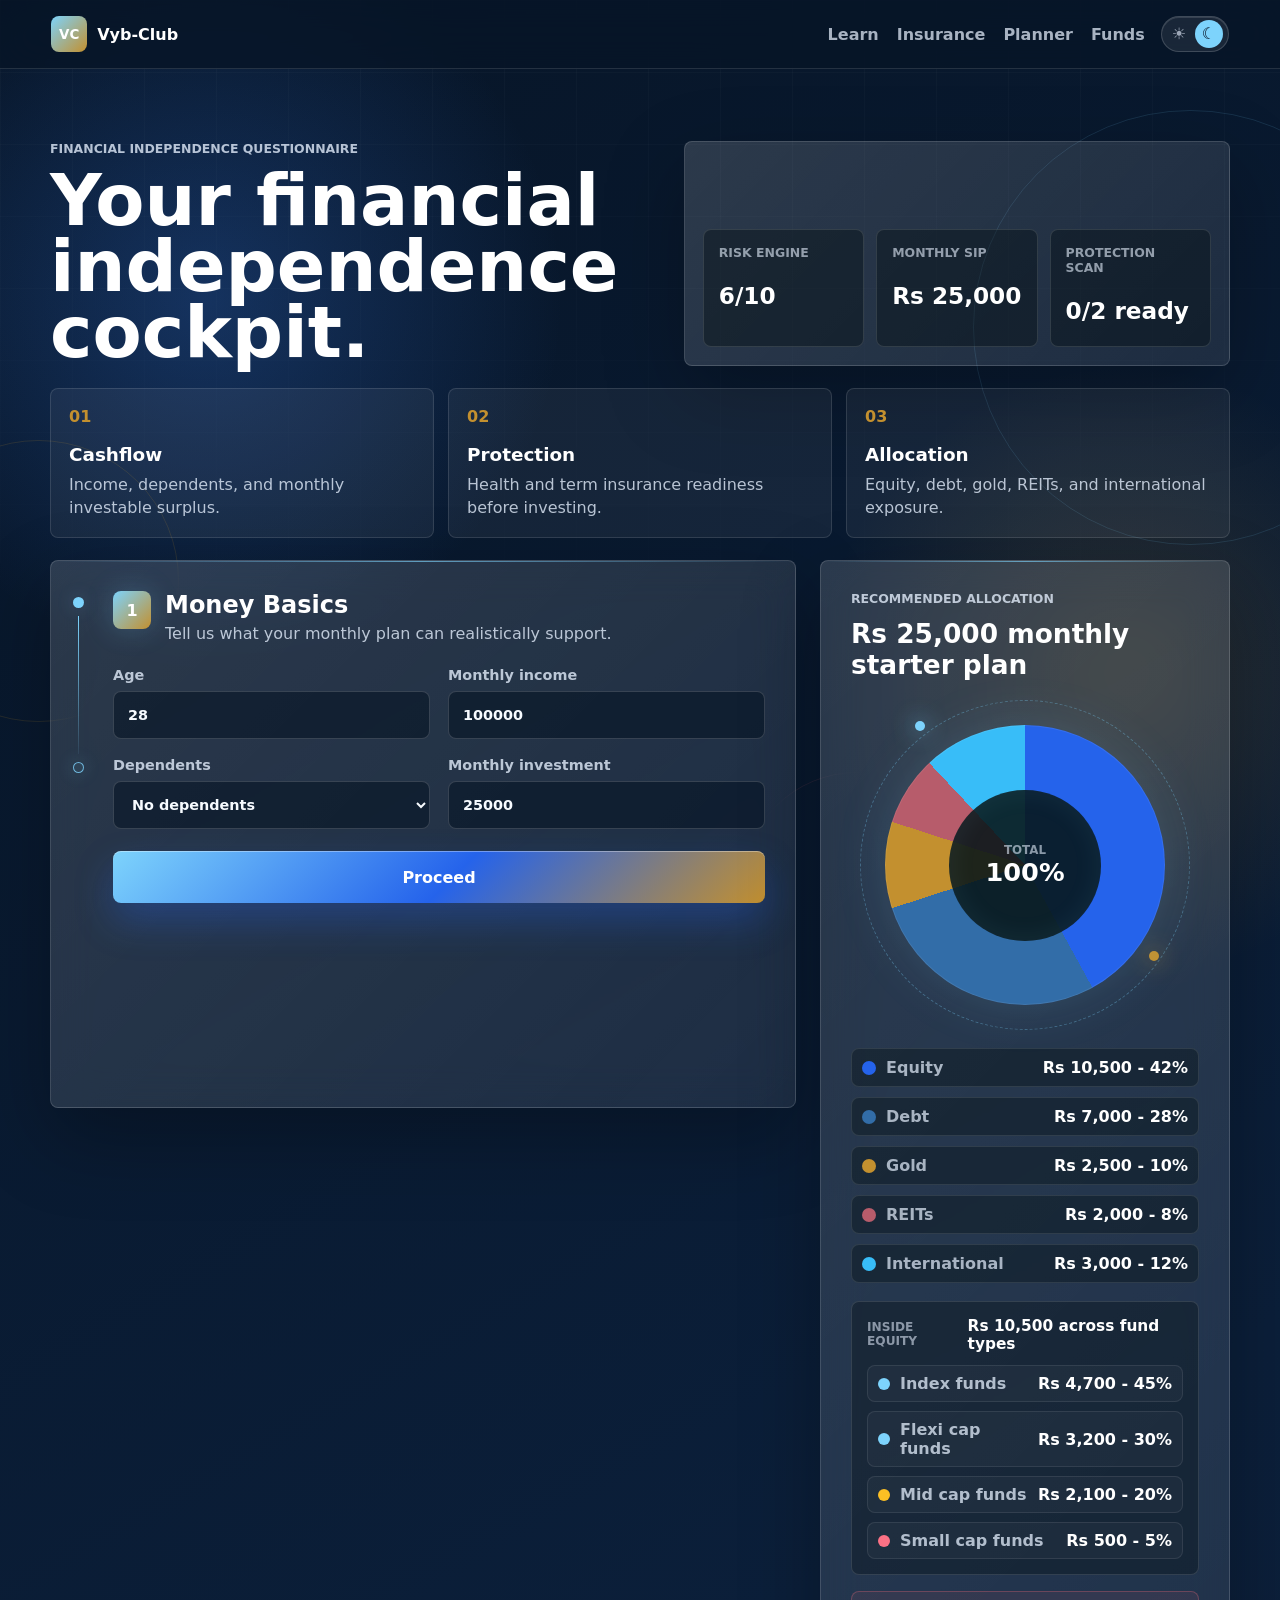
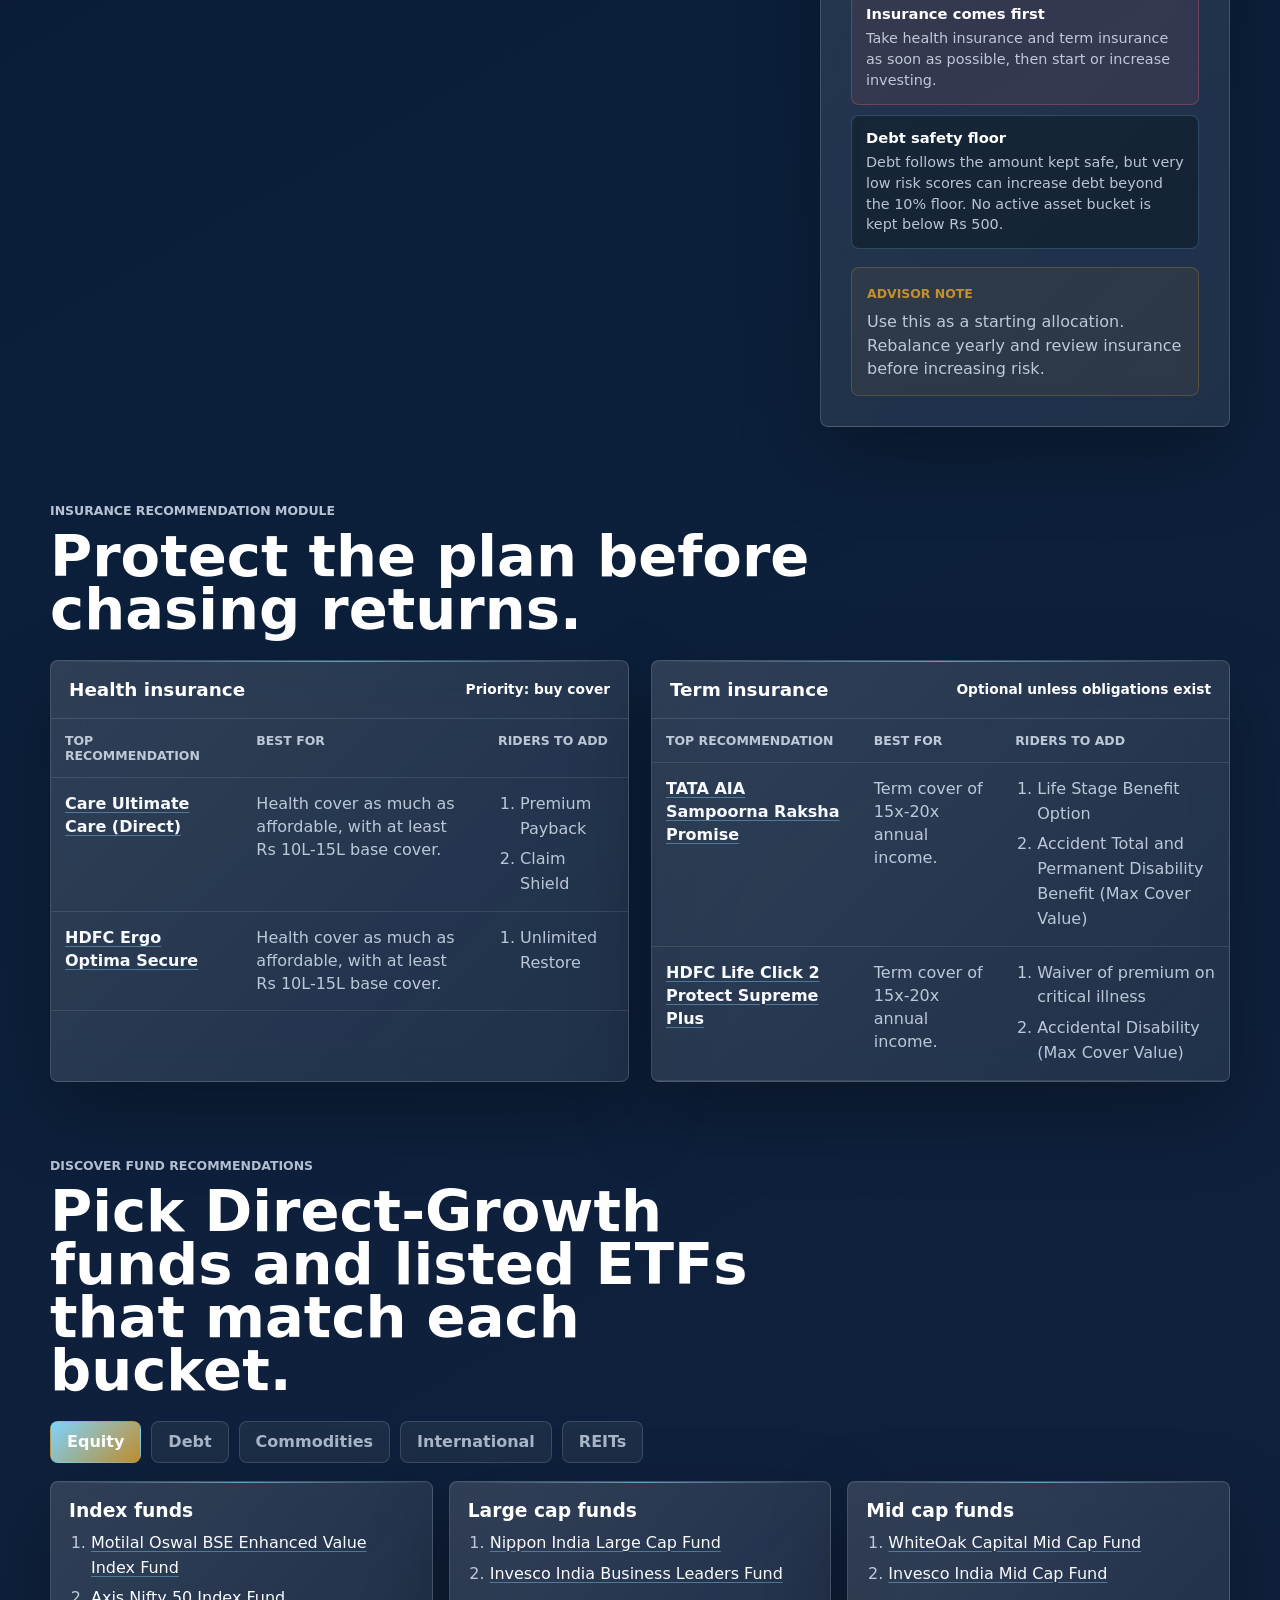
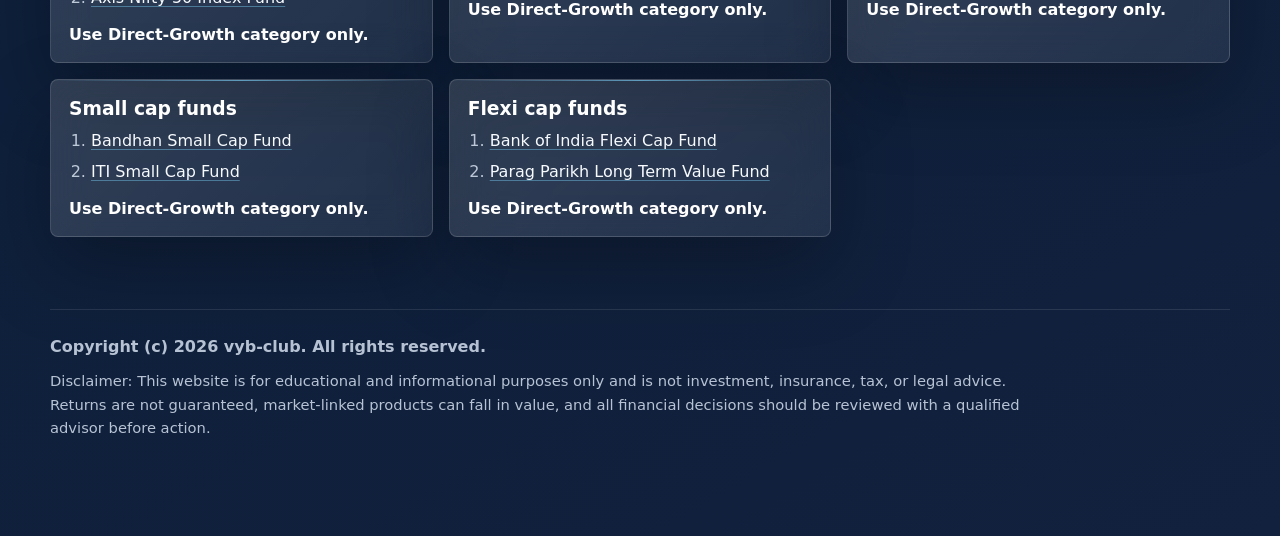
==== app.html @ a72e6054 "first commit" ====
<!DOCTYPE html>
<html lang="en">
<head>
  <meta charset="UTF-8">
  <meta name="viewport" content="width=device-width, initial-scale=1.0">
  <title>Vyb-Club Planner</title>
  <link rel="stylesheet" href="./css/base.css">
  <link rel="stylesheet" href="./css/layout.css">
  <link rel="stylesheet" href="./css/animations.css">
</head>
<body class="app-page" data-theme="dark">
  <div class="app-ambient" aria-hidden="true">
    <span></span>
    <span></span>
    <span></span>
  </div>

  <header class="topbar">
    <a class="brand" href="index.html" aria-label="Finance Coach home">
      <span>VC</span>
      Vyb-Club
    </a>
    <div class="topbar-actions">
      <nav aria-label="Planner sections">
        <a href="./learn.html">Learn</a>
        <a href="#insurance">Insurance</a>
        <a href="#planner">Planner</a>
        <a href="#funds">Funds</a>
      </nav>
      <button class="theme-toggle" id="themeToggle" type="button" aria-label="Switch to light theme" aria-pressed="true">
        <span class="sun-icon" aria-hidden="true">☀</span>
        <span class="moon-icon" aria-hidden="true">☾</span>
      </button>
    </div>
  </header>

  <main class="app-shell">
    <!-- <section class="module learn-module fade-in" id="learn">
      <div class="module-heading">
        <p class="eyebrow">Learn the building blocks</p>
        <h2>Start here if the money words still feel unfamiliar.</h2>
      </div>
      <div class="learn-grid" id="learnGrid"></div>
    </section> -->

    <section class="intro-band fade-in" id="planner">
      <div>
        <p class="eyebrow">Financial independence questionnaire</p>
        <h1>Your financial independence cockpit.</h1>
      </div>
      <div class="intro-console" aria-label="Planner snapshot">
        <div>
          <span>Risk engine</span>
          <strong id="consoleRisk">6/10</strong>
        </div>
        <div>
          <span>Monthly SIP</span>
          <strong id="consoleSip">Rs 25,000</strong>
        </div>
        <div>
          <span>Protection scan</span>
          <strong id="consoleCover">Pending</strong>
        </div>
      </div>
    </section>

    <section class="signal-strip fade-in" aria-label="Planning signals">
      <article>
        <span>01</span>
        <strong>Cashflow</strong>
        <p>Income, dependents, and monthly investable surplus.</p>
      </article>
      <article>
        <span>02</span>
        <strong>Protection</strong>
        <p>Health and term insurance readiness before investing.</p>
      </article>
      <article>
        <span>03</span>
        <strong>Allocation</strong>
        <p>Equity, debt, gold, REITs, and international exposure.</p>
      </article>
    </section>

    <section class="planner-grid">
      <form class="questionnaire fade-in" id="coachForm">
        <div class="form-rail" aria-hidden="true">
          <span class="rail-dot active"></span>
          <span class="rail-line"></span>
          <span class="rail-dot" id="railStepTwo"></span>
        </div>

        <div class="step-panel" data-step="1">
          <div class="section-title">
            <span>1</span>
            <div>
              <h2>Money Basics</h2>
              <p>Tell us what your monthly plan can realistically support.</p>
            </div>
          </div>

          <div class="field-grid">
            <label>
              Age
              <input id="age" name="age" type="number" min="18" max="80" value="28" required>
            </label>

            <label>
              Monthly income
              <input id="income" name="income" type="number" min="0" step="100" value="100000" required>
            </label>

            <label>
              Dependents
              <select id="dependents" name="dependents" required>
                <option value="0">No dependents</option>
                <option value="1">1 dependent</option>
                <option value="2">2 dependents</option>
                <option value="3">3+ dependents</option>
              </select>
            </label>

            <label>
              Monthly investment
              <input id="investment" name="investment" type="number" min="0" step="100" value="25000" required>
            </label>
          </div>

          <button class="primary-action" type="button" id="toStep2">Proceed</button>
        </div>

        <div class="step-panel hidden" data-step="2">
          <div class="section-title">
            <span>2</span>
            <div>
              <h2>Protection and Risk</h2>
              <p>Balance protection, safe money, and growth appetite.</p>
            </div>
          </div>

          <div class="toggle-row">
            <label class="switch-card">
              <input id="healthInsurance" type="checkbox">
              <span>Have health insurance</span>
            </label>
            <label class="switch-card">
              <input id="termInsurance" type="checkbox">
              <span>Have term insurance</span>
            </label>
          </div>

          <div class="field-grid">
            <label>
              Money to keep safe
              <input id="safeAmount" type="number" min="0" step="100" value="10000" required>
            </label>

            <label>
              Money you can risk
              <input id="riskAmount" type="number" min="0" step="100" value="15000" required>
            </label>
          </div>

          <label class="range-label" for="riskScore">
            Risk tolerance score
            <span><strong id="riskValue">6</strong>/10</span>
          </label>
          <input class="risk-range" id="riskScore" type="range" min="1" max="10" value="6">
          <p class="risk-copy" id="riskLabel">Balanced investor: can tolerate temporary declines without panic decisions.</p>

          <div class="action-row">
            <button class="secondary-action" type="button" id="backToStep1">Back</button>
            <button class="primary-action" type="submit">Generate allocation</button>
          </div>
        </div>
      </form>

      <aside class="plan-preview fade-in" id="allocationCard" aria-live="polite">
        <p class="eyebrow">Recommended allocation</p>
        <h2 id="allocationHeadline">Complete the questionnaire</h2>
        <div class="chart-stage">
          <div class="chart-orbit" aria-hidden="true"></div>
          <div class="allocation-chart" id="allocationChart" role="img" aria-label="Asset allocation pie chart"></div>
          <div class="chart-center">
            <span>Total</span>
            <strong>100%</strong>
          </div>
        </div>
        <div class="legend" id="allocationLegend"></div>
        <div class="sub-allocation hidden" id="equitySubAllocation">
          <div class="sub-allocation-head">
            <span>Inside equity</span>
            <strong id="equitySubHeadline">Suggested sub-allocation</strong>
          </div>
          <div class="sub-legend" id="equitySubLegend"></div>
        </div>
        <div class="plan-alerts" id="planAlerts"></div>
        <div class="plan-note">
          <span>Advisor note</span>
          <p>Use this as a starting allocation. Rebalance yearly and review insurance before increasing risk.</p>
        </div>
      </aside>
    </section>

    <section class="module" id="insurance">
      <div class="module-heading">
        <p class="eyebrow">Insurance recommendation module</p>
        <h2>Protect the plan before chasing returns.</h2>
      </div>

      <div class="recommendation-grid">
        <article class="recommendation-card">
          <div class="card-top">
            <span>Health insurance</span>
            <strong id="healthStatus">Check pending</strong>
          </div>
          <div class="table-wrap">
            <table>
              <thead>
                <tr>
                  <th>Top recommendation</th>
                  <th>Best for</th>
                  <th>Riders to add</th>
                </tr>
              </thead>
              <tbody id="healthRows"></tbody>
            </table>
          </div>
        </article>

        <article class="recommendation-card">
          <div class="card-top">
            <span>Term insurance</span>
            <strong id="termStatus">Check pending</strong>
          </div>
          <div class="table-wrap">
            <table>
              <thead>
                <tr>
                  <th>Top recommendation</th>
                  <th>Best for</th>
                  <th>Riders to add</th>
                </tr>
              </thead>
              <tbody id="termRows"></tbody>
            </table>
          </div>
        </article>
      </div>
    </section>

    <section class="module" id="funds">
      <div class="module-heading">
        <p class="eyebrow">Discover fund recommendations</p>
        <h2>Pick Direct-Growth funds and listed ETFs that match each bucket.</h2>
      </div>
      <div class="fund-tabs" role="tablist" aria-label="Fund categories">
        <button class="tab active" type="button" data-fund="equity">Equity</button>
        <button class="tab" type="button" data-fund="debt">Debt</button>
        <button class="tab" type="button" data-fund="commodities">Commodities</button>
        <button class="tab" type="button" data-fund="international">International</button>
        <button class="tab" type="button" data-fund="reits">REITs</button>
      </div>
      <div class="fund-grid" id="fundGrid"></div>
    </section>

    <footer class="site-footer">
      <p class="footer-copy">Copyright (c) 2026 vyb-club. All rights reserved.</p>
      <p class="footer-disclaimer">
        Disclaimer: This website is for educational and informational purposes only and is not investment, insurance,
        tax, or legal advice. Returns are not guaranteed, market-linked products can fall in value, and all financial
        decisions should be reviewed with a qualified advisor before action.
      </p>
    </footer>
  </main>

  <script src="./js/app.js"></script>
</body>
</html>
---- css/base.css ----
:root {
  --ink: #102126;
  --night: #071527;
  --night-2: #0d2441;
  --muted: #5e6f74;
  --paper: #fbfaf6;
  --panel: #ffffff;
  --glass: rgba(255, 255, 255, 0.08);
  --glass-line: rgba(255, 255, 255, 0.15);
  --line: #d9e1dc;
  --emerald: #1d4ed8;
  --mint: #7dd3fc;
  --teal: #38bdf8;
  --gold: #c3902f;
  --rose: #b75c6b;
  --blue: #326da8;
  --shadow: 0 18px 50px rgba(16, 33, 38, 0.13);
}

* {
  box-sizing: border-box;
}

html {
  scroll-behavior: smooth;
}

body {
  margin: 0;
  min-height: 100vh;
  font-family: Inter, ui-sans-serif, system-ui, -apple-system, BlinkMacSystemFont, "Segoe UI", sans-serif;
  color: var(--ink);
  background: var(--paper);
}

a {
  color: inherit;
  text-decoration: none;
}

button,
input,
select {
  font: inherit;
}

button {
  cursor: pointer;
}

input,
select {
  width: 100%;
  min-height: 48px;
  padding: 12px 14px;
  border: 1px solid var(--line);
  border-radius: 8px;
  color: var(--ink);
  background: #fff;
  outline: none;
}

.app-page input,
.app-page select {
  color: #f7fbff;
  border-color: rgba(255, 255, 255, 0.16);
  background: rgba(4, 18, 34, 0.56);
}

.app-page select option {
  color: var(--ink);
}

input:focus,
select:focus {
  border-color: var(--mint);
  box-shadow: 0 0 0 4px rgba(125, 211, 252, 0.16);
}

label {
  display: grid;
  gap: 8px;
  color: var(--muted);
  font-size: 0.9rem;
  font-weight: 700;
}

.app-page label {
  color: rgba(231, 241, 255, 0.74);
}

table {
  width: 100%;
  border-collapse: collapse;
}

th,
td {
  padding: 14px;
  text-align: left;
  vertical-align: top;
  border-bottom: 1px solid var(--line);
}

th {
  color: var(--muted);
  font-size: 0.78rem;
  letter-spacing: 0;
  text-transform: uppercase;
}

td {
  color: #20353a;
  line-height: 1.45;
}

.hidden {
  display: none !important;
}

.eyebrow {
  margin: 0 0 12px;
  color: var(--gold);
  font-size: 0.78rem;
  font-weight: 800;
  letter-spacing: 0;
  text-transform: uppercase;
}

.primary-action {
  width: 100%;
  min-height: 52px;
  margin-top: 22px;
  border: 0;
  border-radius: 8px;
  color: #fff;
  background: linear-gradient(135deg, #7dd3fc, #2563eb 52%, #c3902f);
  font-weight: 900;
  box-shadow: 0 18px 38px rgba(37, 99, 235, 0.32), inset 0 1px 0 rgba(255, 255, 255, 0.35);
}

.secondary-action {
  width: 100%;
  min-height: 52px;
  margin-top: 22px;
  border: 1px solid rgba(255, 255, 255, 0.18);
  border-radius: 8px;
  color: rgba(247, 251, 255, 0.92);
  background: rgba(255, 255, 255, 0.07);
  font-weight: 900;
}

.primary-action:hover,
.secondary-action:hover,
.hero-link:hover,
.tab:hover {
  transform: translateY(-1px);
}

@media (prefers-reduced-motion: reduce) {
  *,
  *::before,
  *::after {
    scroll-behavior: auto !important;
    transition: none !important;
    animation: none !important;
  }
}
---- css/layout.css ----
.landing-page {
  background: #102126;
}

.hero {
  position: relative;
  display: grid;
  align-content: center;
  min-height: 100vh;
  padding: 72px clamp(20px, 7vw, 96px) 104px;
  overflow: hidden;
  background-image: url("../assets/hero-finance.png");
  background-position: center;
  background-size: cover;
  color: #fff;
}

.hero::after {
  content: "";
  position: absolute;
  left: 0;
  right: 0;
  bottom: 0;
  height: 20vh;
  background: linear-gradient(0deg, rgba(251, 250, 246, 0.94), rgba(251, 250, 246, 0));
  pointer-events: none;
}

.hero-overlay {
  position: absolute;
  inset: 0;
  background: linear-gradient(90deg, rgba(8, 24, 28, 0.88), rgba(8, 24, 28, 0.52) 42%, rgba(8, 24, 28, 0.1));
}

.hero-content {
  position: relative;
  z-index: 1;
  max-width: 680px;
}

.hero h1 {
  margin: 0;
  max-width: 11ch;
  font-size: clamp(4rem, 13vw, 9.5rem);
  line-height: 0.86;
  letter-spacing: 0;
}

.hero-copy {
  max-width: 620px;
  margin: 28px 0 0;
  color: rgba(255, 255, 255, 0.84);
  font-size: clamp(1.05rem, 2vw, 1.32rem);
  line-height: 1.55;
}

.hero-metrics {
  display: grid;
  grid-template-columns: repeat(3, minmax(90px, 1fr));
  gap: 12px;
  max-width: 540px;
  margin-top: 34px;
}

.hero-metrics div {
  padding: 16px;
  border: 1px solid rgba(255, 255, 255, 0.18);
  border-radius: 8px;
  background: rgba(255, 255, 255, 0.1);
  backdrop-filter: blur(12px);
}

.hero-metrics strong {
  display: block;
  font-size: 1.8rem;
}

.hero-metrics span {
  display: block;
  margin-top: 3px;
  color: rgba(255, 255, 255, 0.76);
  font-size: 0.86rem;
}

.landing-panel {
  position: absolute;
  z-index: 1;
  right: clamp(20px, 6vw, 80px);
  bottom: 116px;
  display: grid;
  grid-template-columns: 96px minmax(180px, 330px);
  gap: 18px;
  align-items: center;
  max-width: 480px;
  padding: 18px;
  border: 1px solid rgba(255, 255, 255, 0.2);
  border-radius: 8px;
  background: rgba(255, 255, 255, 0.12);
  backdrop-filter: blur(16px);
}

.landing-panel h2,
.landing-panel p {
  margin: 0;
}

.landing-panel p {
  margin-top: 8px;
  color: rgba(255, 255, 255, 0.76);
  line-height: 1.45;
}

.mini-chart,
.allocation-chart {
  display: grid;
  place-items: center;
  aspect-ratio: 1;
  border-radius: 50%;
  background: conic-gradient(var(--emerald) 0 40%, var(--blue) 40% 67%, var(--gold) 67% 80%, var(--rose) 80% 90%, var(--teal) 90% 100%);
}

.mini-chart span,
.allocation-chart::after {
  content: "";
  width: 54%;
  aspect-ratio: 1;
  border-radius: 50%;
  background: rgba(255, 255, 255, 0.92);
}

.hero-link {
  position: absolute;
  z-index: 2;
  left: 50%;
  bottom: 32px;
  min-width: min(88vw, 360px);
  padding: 17px 24px;
  border-radius: 8px;
  color: #102126;
  background: #fff;
  text-align: center;
  font-size: 1rem;
  font-weight: 900;
  transform: translateX(-50%);
  box-shadow: var(--shadow);
  transition: transform 0.2s ease;
}

.hero-link:hover {
  transform: translateX(-50%) translateY(-2px);
}

.app-page {
  position: relative;
  min-height: 100vh;
  color: #f7fbff;
  background:
    radial-gradient(circle at 16% 8%, rgba(59, 130, 246, 0.26), transparent 28vw),
    radial-gradient(circle at 88% 18%, rgba(195, 144, 47, 0.18), transparent 24vw),
    linear-gradient(150deg, #071527 0%, #0b1f3a 46%, #12213d 100%);
  overflow-x: hidden;
}

.app-page::before {
  content: "";
  position: fixed;
  inset: 0;
  pointer-events: none;
  background-image:
    linear-gradient(rgba(255, 255, 255, 0.035) 1px, transparent 1px),
    linear-gradient(90deg, rgba(255, 255, 255, 0.035) 1px, transparent 1px);
  background-size: 72px 72px;
  mask-image: linear-gradient(180deg, rgba(0, 0, 0, 0.7), transparent 82%);
}

.app-ambient {
  position: fixed;
  inset: 0;
  pointer-events: none;
  overflow: hidden;
}

.app-ambient span {
  position: absolute;
  width: 34vw;
  aspect-ratio: 1;
  border: 1px solid rgba(125, 211, 252, 0.18);
  border-radius: 50%;
  filter: blur(0.2px);
  opacity: 0.72;
}

.app-ambient span:nth-child(1) {
  top: 110px;
  right: -10vw;
}

.app-ambient span:nth-child(2) {
  width: 22vw;
  left: -8vw;
  top: 440px;
  border-color: rgba(195, 144, 47, 0.22);
}

.app-ambient span:nth-child(3) {
  width: 18vw;
  right: 24vw;
  bottom: -8vw;
  border-color: rgba(183, 92, 107, 0.2);
}

.topbar {
  position: sticky;
  top: 0;
  z-index: 10;
  display: flex;
  align-items: center;
  justify-content: space-between;
  gap: 24px;
  padding: 16px clamp(18px, 4vw, 56px);
  border-bottom: 1px solid rgba(255, 255, 255, 0.12);
  background: rgba(7, 21, 39, 0.78);
  backdrop-filter: blur(18px);
}

.brand {
  display: inline-flex;
  align-items: center;
  gap: 10px;
  font-weight: 900;
}

.brand span {
  display: grid;
  place-items: center;
  width: 36px;
  height: 36px;
  border-radius: 8px;
  color: var(--night);
  background: linear-gradient(135deg, var(--mint), var(--gold));
  font-size: 0.84rem;
}

.topbar nav {
  display: flex;
  gap: 18px;
  flex-wrap: wrap;
  color: rgba(231, 241, 255, 0.72);
  font-weight: 800;
}

.topbar nav a {
  padding: 8px 0;
}

.topbar nav a:hover {
  color: var(--mint);
}

.topbar-actions {
  display: flex;
  align-items: center;
  gap: 16px;
  flex-wrap: wrap;
}

.theme-toggle {
  display: inline-grid;
  grid-template-columns: 1fr 1fr;
  align-items: center;
  width: 68px;
  height: 36px;
  padding: 3px;
  border: 1px solid rgba(255, 255, 255, 0.16);
  border-radius: 999px;
  color: #e7f1ff;
  background: rgba(255, 255, 255, 0.08);
  box-shadow: inset 0 1px 0 rgba(255, 255, 255, 0.12);
}

.theme-toggle span {
  display: grid;
  place-items: center;
  width: 28px;
  height: 28px;
  border-radius: 50%;
  line-height: 1;
}

.theme-toggle .moon-icon {
  background: #7dd3fc;
  color: #071527;
}

.theme-toggle .sun-icon {
  color: rgba(231, 241, 255, 0.64);
}

.app-shell {
  position: relative;
  z-index: 1;
  width: min(1180px, calc(100% - 36px));
  margin: 0 auto;
  padding: 38px 0 84px;
}

.intro-band {
  display: grid;
  grid-template-columns: minmax(0, 1.05fr) minmax(320px, 0.95fr);
  gap: 30px;
  align-items: stretch;
  padding: 34px 0 22px;
}

.intro-band h1,
.module-heading h2 {
  margin: 0;
  font-size: clamp(2.5rem, 5.6vw, 6.4rem);
  line-height: 0.92;
  letter-spacing: 0;
}

.intro-console {
  display: grid;
  grid-template-columns: repeat(3, minmax(0, 1fr));
  gap: 12px;
  align-content: end;
  padding: 18px;
  border: 1px solid var(--glass-line);
  border-radius: 8px;
  background:
    linear-gradient(135deg, rgba(255, 255, 255, 0.1), rgba(255, 255, 255, 0.035)),
    rgba(255, 255, 255, 0.05);
  box-shadow: 0 28px 80px rgba(0, 0, 0, 0.26);
  backdrop-filter: blur(18px);
}

.intro-console div {
  min-height: 118px;
  padding: 15px;
  border: 1px solid rgba(255, 255, 255, 0.12);
  border-radius: 8px;
  background: rgba(2, 12, 14, 0.38);
}

.intro-console span {
  display: block;
  color: rgba(231, 241, 255, 0.6);
  font-size: 0.78rem;
  font-weight: 800;
  text-transform: uppercase;
}

.intro-console strong {
  display: block;
  margin-top: 22px;
  color: #fff;
  font-size: clamp(1rem, 2vw, 1.45rem);
}

.signal-strip {
  display: grid;
  grid-template-columns: repeat(3, minmax(0, 1fr));
  gap: 14px;
  margin-bottom: 22px;
}

.signal-strip article {
  min-height: 132px;
  padding: 18px;
  border: 1px solid rgba(255, 255, 255, 0.12);
  border-radius: 8px;
  background: rgba(255, 255, 255, 0.055);
  backdrop-filter: blur(14px);
}

.signal-strip span {
  color: var(--gold);
  font-weight: 900;
}

.signal-strip strong {
  display: block;
  margin-top: 18px;
  font-size: 1.15rem;
}

.signal-strip p {
  margin: 8px 0 0;
  color: rgba(231, 241, 255, 0.63);
  line-height: 1.45;
}

.learn-module {
  padding-top: 18px;
}

.learn-grid {
  display: grid;
  grid-template-columns: repeat(3, minmax(0, 1fr));
  gap: 18px;
}

.learn-card {
  position: relative;
  min-height: 290px;
  perspective: 1400px;
  transform: translateZ(0);
}

.learn-card-inner {
  position: relative;
  width: 100%;
  min-height: 290px;
  transform-style: preserve-3d;
  transition: transform 0.8s cubic-bezier(0.22, 1, 0.36, 1);
}

.learn-card.flipped .learn-card-inner {
  transform: rotateY(180deg);
}

.learn-face {
  position: absolute;
  inset: 0;
  display: flex;
  flex-direction: column;
  padding: 20px;
  border: 1px solid rgba(255, 255, 255, 0.14);
  border-radius: 8px;
  background:
    linear-gradient(135deg, rgba(255, 255, 255, 0.105), rgba(255, 255, 255, 0.03)),
    rgba(255, 255, 255, 0.05);
  box-shadow: 0 28px 74px rgba(0, 0, 0, 0.28);
  backdrop-filter: blur(18px);
  backface-visibility: hidden;
  overflow: hidden;
}

.learn-face::before {
  content: "";
  position: absolute;
  inset: 0;
  background:
    radial-gradient(circle at top right, rgba(125, 211, 252, 0.18), transparent 28%),
    linear-gradient(180deg, rgba(255, 255, 255, 0.05), transparent 46%);
  pointer-events: none;
}

.learn-face.back {
  transform: rotateY(180deg);
  background:
    linear-gradient(135deg, rgba(195, 144, 47, 0.12), rgba(255, 255, 255, 0.03)),
    rgba(255, 255, 255, 0.05);
}

.learn-face.back::after {
  content: "";
  position: absolute;
  inset: auto 0 0;
  height: 34px;
  background: linear-gradient(180deg, rgba(7, 22, 25, 0), rgba(7, 22, 25, 0.82));
  pointer-events: none;
}

.learn-card-head,
.learn-card-foot {
  position: relative;
  z-index: 1;
  display: flex;
  align-items: center;
  justify-content: space-between;
  gap: 12px;
}

.learn-card-badge {
  display: inline-grid;
  place-items: center;
  width: 42px;
  height: 42px;
  border-radius: 8px;
  color: var(--night);
  background: linear-gradient(135deg, var(--mint), var(--gold));
  font-size: 0.8rem;
  font-weight: 900;
  box-shadow: 0 0 30px rgba(125, 211, 252, 0.22);
  animation: badgePulse 4.4s ease-in-out infinite;
}

.learn-card-tag {
  color: rgba(231, 241, 255, 0.52);
  font-size: 0.76rem;
  font-weight: 900;
  text-transform: uppercase;
  text-align: right;
}

.learn-card h3 {
  position: relative;
  z-index: 1;
  margin: 18px 0 10px;
  font-size: 1.34rem;
}

.learn-card-summary,
.learn-card-foot p {
  position: relative;
  z-index: 1;
  margin: 0;
  color: rgba(231, 241, 255, 0.7);
  line-height: 1.55;
}

.learn-scroll {
  position: relative;
  z-index: 1;
  display: grid;
  gap: 12px;
  flex: 1;
  min-height: 0;
  overflow-y: auto;
  padding-right: 6px;
  scrollbar-width: thin;
  scrollbar-color: rgba(125, 211, 252, 0.4) rgba(255, 255, 255, 0.04);
}

.learn-scroll::-webkit-scrollbar {
  width: 8px;
}

.learn-scroll::-webkit-scrollbar-thumb {
  border-radius: 999px;
  background: rgba(125, 211, 252, 0.35);
}

.learn-scroll::-webkit-scrollbar-track {
  background: rgba(255, 255, 255, 0.05);
}

.learn-card-foot {
  margin-top: auto;
  align-items: flex-end;
}

.learn-card-foot p {
  max-width: 180px;
  font-size: 0.88rem;
}

.flip-trigger {
  position: relative;
  z-index: 1;
  min-width: 112px;
  min-height: 42px;
  padding: 0 14px;
  border: 1px solid rgba(255, 255, 255, 0.16);
  border-radius: 999px;
  color: #f7fbff;
  background: rgba(255, 255, 255, 0.08);
  font-weight: 900;
}

.flip-trigger:hover {
  transform: translateY(-1px);
}

.learn-bullets {
  position: relative;
  z-index: 1;
  display: grid;
  gap: 9px;
  margin: 0;
  padding-left: 18px;
  color: rgba(247, 251, 255, 0.92);
  line-height: 1.42;
  font-weight: 800;
  font-size: 0.94rem;
}

.learn-bullets li::marker {
  color: var(--gold);
}

.learn-bullets strong {
  font-weight: 900;
}

.learn-card-foot.back-foot {
  margin-top: 14px;
  padding-top: 12px;
  border-top: 1px solid rgba(255, 255, 255, 0.1);
}

.planner-grid {
  display: grid;
  grid-template-columns: minmax(0, 1fr) 410px;
  gap: 24px;
  align-items: start;
}

.questionnaire,
.plan-preview,
.recommendation-card,
.fund-card {
  border: 1px solid var(--glass-line);
  border-radius: 8px;
  background:
    linear-gradient(135deg, rgba(255, 255, 255, 0.105), rgba(255, 255, 255, 0.035)),
    rgba(255, 255, 255, 0.045);
  box-shadow: 0 30px 80px rgba(0, 0, 0, 0.28);
  backdrop-filter: blur(20px);
}

.questionnaire,
.plan-preview {
  position: relative;
  padding: clamp(18px, 3vw, 30px);
  overflow: hidden;
}

.questionnaire::before,
.plan-preview::before,
.recommendation-card::before,
.fund-card::before {
  content: "";
  position: absolute;
  inset: 0 0 auto;
  height: 1px;
  background: linear-gradient(90deg, transparent, rgba(125, 211, 252, 0.65), transparent);
  pointer-events: none;
}

.step-panel {
  min-height: 486px;
  padding-left: 32px;
}

.form-rail {
  position: absolute;
  left: 22px;
  top: 36px;
  display: grid;
  justify-items: center;
  gap: 8px;
}

.rail-dot {
  width: 11px;
  height: 11px;
  border-radius: 50%;
  border: 1px solid rgba(125, 211, 252, 0.8);
  background: rgba(125, 211, 252, 0.08);
  box-shadow: 0 0 18px rgba(125, 211, 252, 0.24);
}

.rail-dot.active {
  background: var(--mint);
}

.rail-line {
  width: 1px;
  height: 138px;
  background: linear-gradient(var(--mint), rgba(125, 211, 252, 0.08));
}

.section-title {
  display: flex;
  gap: 14px;
  align-items: flex-start;
  margin-bottom: 24px;
}

.section-title span {
  display: grid;
  place-items: center;
  flex: 0 0 38px;
  width: 38px;
  height: 38px;
  border-radius: 8px;
  color: var(--night);
  background: linear-gradient(135deg, var(--mint), var(--gold));
  font-weight: 900;
  box-shadow: 0 0 28px rgba(125, 211, 252, 0.22);
}

.section-title h2,
.section-title p {
  margin: 0;
}

.section-title p {
  margin-top: 5px;
  color: rgba(231, 241, 255, 0.62);
}

.field-grid {
  display: grid;
  grid-template-columns: repeat(2, minmax(0, 1fr));
  gap: 18px;
}

.toggle-row {
  display: grid;
  grid-template-columns: repeat(2, minmax(0, 1fr));
  gap: 14px;
  margin-bottom: 20px;
}

.switch-card {
  display: flex;
  min-height: 64px;
  align-items: center;
  gap: 12px;
  padding: 14px;
  border: 1px solid rgba(255, 255, 255, 0.14);
  border-radius: 8px;
  background: rgba(3, 14, 16, 0.52);
  color: rgba(247, 251, 255, 0.9);
}

.switch-card input {
  width: 22px;
  min-height: 22px;
  accent-color: var(--emerald);
}

.range-label {
  display: flex;
  justify-content: space-between;
  gap: 20px;
  margin-top: 22px;
}

.risk-range {
  padding: 0;
  border: 0;
  accent-color: var(--mint);
}

.risk-copy {
  min-height: 44px;
  margin: 10px 0 0;
  color: rgba(231, 241, 255, 0.64);
  line-height: 1.45;
}

.action-row {
  display: grid;
  grid-template-columns: minmax(120px, 0.34fr) minmax(0, 1fr);
  gap: 12px;
}

.plan-preview {
  position: sticky;
  top: 86px;
}

.plan-preview h2 {
  margin: 0 0 20px;
  font-size: 1.65rem;
}

.chart-stage {
  position: relative;
  display: grid;
  place-items: center;
  min-height: 330px;
  margin: 4px 0 18px;
}

.chart-orbit {
  position: absolute;
  width: min(100%, 330px);
  aspect-ratio: 1;
  border: 1px dashed rgba(125, 211, 252, 0.32);
  border-radius: 50%;
  animation: orbitSpin 22s linear infinite;
}

.chart-orbit::before,
.chart-orbit::after {
  content: "";
  position: absolute;
  width: 10px;
  height: 10px;
  border-radius: 50%;
  background: var(--mint);
  box-shadow: 0 0 22px var(--mint);
}

.chart-orbit::before {
  top: 20px;
  left: 54px;
}

.chart-orbit::after {
  right: 30px;
  bottom: 68px;
  background: var(--gold);
  box-shadow: 0 0 22px var(--gold);
}

.allocation-chart {
  position: relative;
  width: min(100%, 280px);
  margin: 0;
  box-shadow:
    0 0 54px rgba(125, 211, 252, 0.14),
    inset 0 0 0 1px rgba(255, 255, 255, 0.08);
}

.allocation-chart::after {
  background: rgba(7, 22, 25, 0.88);
  box-shadow: inset 0 0 28px rgba(125, 211, 252, 0.08);
}

.chart-center {
  position: absolute;
  display: grid;
  place-items: center;
  z-index: 2;
  text-align: center;
}

.chart-center span {
  color: rgba(231, 241, 255, 0.58);
  font-size: 0.74rem;
  font-weight: 900;
  text-transform: uppercase;
}

.chart-center strong {
  font-size: 1.6rem;
}

.legend {
  display: grid;
  gap: 10px;
}

.legend-row {
  display: grid;
  grid-template-columns: 14px minmax(0, 1fr) auto;
  gap: 10px;
  align-items: center;
  color: rgba(231, 241, 255, 0.7);
  font-weight: 700;
  padding: 9px 10px;
  border: 1px solid rgba(255, 255, 255, 0.1);
  border-radius: 8px;
  background: rgba(2, 12, 14, 0.34);
}

.legend-swatch {
  width: 14px;
  height: 14px;
  border-radius: 50%;
}

.sub-allocation {
  display: grid;
  gap: 12px;
  margin-top: 18px;
  padding: 15px;
  border: 1px solid rgba(255, 255, 255, 0.12);
  border-radius: 8px;
  background: rgba(2, 12, 14, 0.32);
}

.sub-allocation-head {
  display: flex;
  align-items: baseline;
  justify-content: space-between;
  gap: 12px;
}

.sub-allocation-head span {
  color: rgba(231, 241, 255, 0.56);
  font-size: 0.76rem;
  font-weight: 900;
  text-transform: uppercase;
}

.sub-allocation-head strong {
  color: #fff;
  font-size: 0.96rem;
}

.sub-legend {
  display: grid;
  gap: 9px;
}

.sub-row {
  display: grid;
  grid-template-columns: 12px minmax(0, 1fr) auto;
  gap: 10px;
  align-items: center;
  padding: 8px 10px;
  border: 1px solid rgba(255, 255, 255, 0.09);
  border-radius: 8px;
  background: rgba(255, 255, 255, 0.03);
  color: rgba(231, 241, 255, 0.74);
  font-weight: 800;
}

.sub-swatch {
  width: 12px;
  height: 12px;
  border-radius: 50%;
}

.plan-alerts {
  display: grid;
  gap: 10px;
  margin-top: 16px;
}

.plan-alert {
  padding: 13px 14px;
  border-radius: 8px;
  border: 1px solid rgba(255, 255, 255, 0.1);
  background: rgba(2, 12, 14, 0.34);
}

.plan-alert strong {
  display: block;
  color: #fff;
  font-size: 0.92rem;
}

.plan-alert p {
  margin: 6px 0 0;
  color: rgba(231, 241, 255, 0.66);
  font-size: 0.9rem;
  line-height: 1.45;
}

.plan-alert.urgent {
  border-color: rgba(183, 92, 107, 0.42);
  background: rgba(183, 92, 107, 0.12);
}

.plan-alert.caution {
  border-color: rgba(195, 144, 47, 0.42);
  background: rgba(195, 144, 47, 0.11);
}

.plan-alert.info {
  border-color: rgba(125, 211, 252, 0.22);
}

.plan-note {
  margin-top: 18px;
  padding: 15px;
  border: 1px solid rgba(195, 144, 47, 0.28);
  border-radius: 8px;
  background: rgba(195, 144, 47, 0.08);
}

.plan-note span {
  color: var(--gold);
  font-size: 0.78rem;
  font-weight: 900;
  text-transform: uppercase;
}

.plan-note p {
  margin: 8px 0 0;
  color: rgba(255, 248, 229, 0.72);
  line-height: 1.45;
}

.module {
  padding-top: 76px;
}

.module-heading {
  max-width: 760px;
  margin-bottom: 24px;
}

.module-heading h2 {
  font-size: clamp(2rem, 4.5vw, 4.9rem);
}

.recommendation-grid {
  display: grid;
  grid-template-columns: repeat(2, minmax(0, 1fr));
  gap: 22px;
}

.recommendation-card {
  position: relative;
  overflow: hidden;
}

.card-top {
  display: flex;
  align-items: center;
  justify-content: space-between;
  gap: 12px;
  padding: 18px;
  border-bottom: 1px solid rgba(255, 255, 255, 0.12);
}

.card-top span {
  font-size: 1.15rem;
  font-weight: 900;
}

.card-top strong {
  color: var(--mint);
  font-size: 0.86rem;
}

.table-wrap {
  overflow-x: auto;
}

.fund-tabs {
  display: flex;
  gap: 10px;
  flex-wrap: wrap;
  margin-bottom: 18px;
}

.tab {
  min-height: 42px;
  padding: 0 16px;
  border: 1px solid rgba(255, 255, 255, 0.14);
  border-radius: 8px;
  color: rgba(231, 241, 255, 0.7);
  background: rgba(255, 255, 255, 0.06);
  font-weight: 900;
  transition: transform 0.2s ease;
}

.tab.active {
  color: var(--night);
  border-color: transparent;
  background: linear-gradient(135deg, var(--mint), var(--gold));
}

.fund-grid {
  display: grid;
  grid-template-columns: repeat(3, minmax(0, 1fr));
  gap: 16px;
}

.fund-card {
  position: relative;
  padding: 18px;
}

.fund-card h3 {
  margin: 0 0 10px;
}

.fund-card p {
  margin: 0;
  color: rgba(231, 241, 255, 0.62);
  line-height: 1.55;
}

.numbered-list {
  margin: 0;
  padding-left: 22px;
  color: rgba(231, 241, 255, 0.78);
  line-height: 1.55;
}

.numbered-list li + li {
  margin-top: 6px;
}

.table-wrap .numbered-list {
  color: rgba(247, 251, 255, 0.82);
}

.fund-link {
  color: #f7fbff;
  text-decoration: underline;
  text-decoration-color: rgba(125, 211, 252, 0.42);
  text-underline-offset: 3px;
}

.fund-link:hover {
  color: var(--mint);
  text-decoration-color: var(--mint);
}

.fund-card strong {
  display: block;
  margin-top: 14px;
  color: var(--mint);
}

.site-footer {
  margin-top: 72px;
  padding: 24px 0 12px;
  border-top: 1px solid rgba(255, 255, 255, 0.1);
}

.footer-copy,
.footer-disclaimer {
  margin: 0;
  color: rgba(231, 241, 255, 0.62);
  line-height: 1.6;
}

.footer-copy {
  font-weight: 800;
}

.footer-disclaimer {
  max-width: 980px;
  margin-top: 10px;
  font-size: 0.92rem;
}

.app-page th {
  color: rgba(231, 241, 255, 0.52);
  border-color: rgba(255, 255, 255, 0.1);
}

.app-page td {
  color: rgba(247, 251, 255, 0.82);
  border-color: rgba(255, 255, 255, 0.1);
}

.app-page td strong {
  color: #fff;
}

.app-page[data-theme="dark"] {
  color: #f7fbff;
}

.app-page[data-theme="dark"] h1,
.app-page[data-theme="dark"] h2,
.app-page[data-theme="dark"] h3,
.app-page[data-theme="dark"] strong,
.app-page[data-theme="dark"] .brand,
.app-page[data-theme="dark"] .brand span,
.app-page[data-theme="dark"] .section-title span,
.app-page[data-theme="dark"] .learn-card-badge,
.app-page[data-theme="dark"] .tab.active,
.app-page[data-theme="dark"] .card-top span {
  color: #fff;
}

.app-page[data-theme="dark"] p,
.app-page[data-theme="dark"] label,
.app-page[data-theme="dark"] th,
.app-page[data-theme="dark"] td,
.app-page[data-theme="dark"] .numbered-list {
  color: rgba(231, 241, 255, 0.78);
}

.app-page[data-theme="light"] {
  color: #1f2933;
  background:
    radial-gradient(circle at top left, rgba(37, 99, 235, 0.12), transparent 28%),
    radial-gradient(circle at top right, rgba(200, 92, 58, 0.12), transparent 26%),
    linear-gradient(180deg, #eef5ff 0%, #f7f3ea 42%, #f9f7f1 100%);
}

.app-page[data-theme="light"]::before {
  background-image:
    linear-gradient(rgba(31, 41, 51, 0.04) 1px, transparent 1px),
    linear-gradient(90deg, rgba(31, 41, 51, 0.04) 1px, transparent 1px);
}

.app-page[data-theme="light"] .app-ambient span {
  border-color: rgba(37, 99, 235, 0.13);
}

.app-page[data-theme="light"] .topbar {
  border-color: rgba(31, 41, 51, 0.14);
  background: rgba(255, 252, 246, 0.92);
}

.app-page[data-theme="light"] .topbar nav {
  color: #5d6773;
}

.app-page[data-theme="light"] .topbar nav a:hover,
.app-page[data-theme="light"] .card-top strong,
.app-page[data-theme="light"] .fund-card strong,
.app-page[data-theme="light"] .fund-link,
.app-page[data-theme="light"] .fund-link:hover {
  color: #2563eb;
}

.app-page[data-theme="light"] .brand span,
.app-page[data-theme="light"] .learn-card-badge,
.app-page[data-theme="light"] .section-title span,
.app-page[data-theme="light"] .tab.active {
  color: #fff;
  background: linear-gradient(135deg, #2563eb, #38bdf8);
}

.app-page[data-theme="light"] .theme-toggle {
  border-color: rgba(31, 41, 51, 0.14);
  color: #1f2933;
  background: rgba(255, 255, 255, 0.72);
}

.app-page[data-theme="light"] .theme-toggle .sun-icon {
  background: #f8d36d;
  color: #1f2933;
}

.app-page[data-theme="light"] .theme-toggle .moon-icon {
  color: #5d6773;
  background: transparent;
}

.app-page[data-theme="light"] .intro-console,
.app-page[data-theme="light"] .signal-strip article,
.app-page[data-theme="light"] .learn-face,
.app-page[data-theme="light"] .questionnaire,
.app-page[data-theme="light"] .plan-preview,
.app-page[data-theme="light"] .recommendation-card,
.app-page[data-theme="light"] .fund-card {
  border-color: rgba(31, 41, 51, 0.1);
  background: rgba(255, 255, 255, 0.72);
  box-shadow: 0 20px 60px rgba(61, 46, 34, 0.12);
}

.app-page[data-theme="light"] .intro-console div,
.app-page[data-theme="light"] .legend-row,
.app-page[data-theme="light"] .sub-allocation,
.app-page[data-theme="light"] .sub-row,
.app-page[data-theme="light"] .plan-alert,
.app-page[data-theme="light"] .switch-card,
.app-page[data-theme="light"] .tab,
.app-page[data-theme="light"] .secondary-action {
  border-color: rgba(31, 41, 51, 0.1);
  background: rgba(255, 255, 255, 0.62);
  color: #1f2933;
}

.app-page[data-theme="light"] .intro-console span,
.app-page[data-theme="light"] .signal-strip p,
.app-page[data-theme="light"] .learn-card-tag,
.app-page[data-theme="light"] .learn-card-summary,
.app-page[data-theme="light"] .learn-card-foot p,
.app-page[data-theme="light"] .learn-bullets,
.app-page[data-theme="light"] .section-title p,
.app-page[data-theme="light"] .risk-copy,
.app-page[data-theme="light"] .legend-row,
.app-page[data-theme="light"] .sub-allocation-head span,
.app-page[data-theme="light"] .sub-row,
.app-page[data-theme="light"] .plan-alert p,
.app-page[data-theme="light"] .fund-card p,
.app-page[data-theme="light"] .numbered-list,
.app-page[data-theme="light"] .footer-copy,
.app-page[data-theme="light"] .footer-disclaimer {
  color: #5d6773;
}

.app-page[data-theme="light"] .intro-console strong,
.app-page[data-theme="light"] .sub-allocation-head strong,
.app-page[data-theme="light"] .plan-alert strong,
.app-page[data-theme="light"] td strong {
  color: #1f2933;
}

.app-page[data-theme="light"] input,
.app-page[data-theme="light"] select {
  color: #1f2933;
  border-color: rgba(31, 41, 51, 0.14);
  background: rgba(255, 255, 255, 0.74);
}

.app-page[data-theme="light"] label {
  color: #5d6773;
}

.app-page[data-theme="light"] .chart-center span {
  color: #5d6773;
}

.app-page[data-theme="light"] .allocation-chart::after {
  background: rgba(255, 255, 255, 0.92);
}

.app-page[data-theme="light"] .plan-note {
  border-color: rgba(200, 92, 58, 0.22);
  background: rgba(200, 92, 58, 0.08);
}

.app-page[data-theme="light"] .plan-note p {
  color: #5d6773;
}

.app-page[data-theme="light"] th,
.app-page[data-theme="light"] td {
  color: #5d6773;
  border-color: rgba(31, 41, 51, 0.09);
}

@keyframes orbitSpin {
  from {
    transform: rotate(0deg);
  }
  to {
    transform: rotate(360deg);
  }
}

@keyframes badgePulse {
  0%,
  100% {
    box-shadow: 0 0 24px rgba(125, 211, 252, 0.22);
    transform: scale(1);
  }
  50% {
    box-shadow: 0 0 36px rgba(195, 144, 47, 0.34);
    transform: scale(1.04);
  }
}

@media (max-width: 900px) {
  .landing-panel {
    position: relative;
    right: auto;
    bottom: auto;
    grid-template-columns: 82px 1fr;
    margin-top: 38px;
  }

  .intro-band,
  .signal-strip,
  .learn-grid,
  .planner-grid,
  .recommendation-grid,
  .fund-grid {
    grid-template-columns: 1fr;
  }

  .intro-console {
    grid-template-columns: 1fr;
  }

  .plan-preview {
    position: static;
  }

  .learn-card,
  .learn-card-inner {
    min-height: 320px;
  }
}

@media (max-width: 640px) {
  .hero {
    min-height: 100svh;
    padding: 48px 18px 96px;
  }

  .hero-metrics,
  .field-grid,
  .toggle-row {
    grid-template-columns: 1fr;
  }

  .landing-panel {
    grid-template-columns: 1fr;
  }

  .mini-chart {
    width: 96px;
  }

  .topbar {
    align-items: flex-start;
    flex-direction: column;
  }

  .topbar-actions {
    width: 100%;
    align-items: flex-start;
    justify-content: space-between;
  }

  .topbar nav {
    flex: 1;
    justify-content: space-between;
    font-size: 0.9rem;
  }

  .step-panel {
    padding-left: 0;
  }

  .form-rail {
    display: none;
  }

  .action-row {
    grid-template-columns: 1fr;
  }

  .chart-stage {
    min-height: 280px;
  }
}
---- css/animations.css ----
.fade-in {
  animation: fadeIn 0.6s ease forwards;
}

.recommendation-card,
.fund-card,
.questionnaire,
.plan-preview,
.learn-card-inner,
.signal-strip article {
  transition: transform 0.2s ease, box-shadow 0.2s ease;
}

.fund-card:hover,
.recommendation-card:hover,
.signal-strip article:hover {
  transform: translateY(-3px);
  box-shadow: 0 22px 54px rgba(16, 33, 38, 0.16);
}

.learn-card:hover .learn-card-inner {
  transform: translateY(-4px);
}

.learn-card.flipped:hover .learn-card-inner {
  transform: rotateY(180deg) translateY(-4px);
}

.learn-card {
  animation: floatCard 7s ease-in-out infinite;
}

.learn-card:nth-child(2n) {
  animation-delay: 0.6s;
}

.learn-card:nth-child(3n) {
  animation-delay: 1.2s;
}

.signal-strip article {
  animation: signalGlow 6s ease-in-out infinite;
}

.signal-strip article:nth-child(2) {
  animation-delay: 0.8s;
}

.signal-strip article:nth-child(3) {
  animation-delay: 1.6s;
}

@keyframes fadeIn {
  from {
    opacity: 0;
    transform: translateY(14px);
  }
  to {
    opacity: 1;
    transform: translateY(0);
  }
}

@keyframes floatCard {
  0%,
  100% {
    transform: translateY(0);
  }
  50% {
    transform: translateY(-5px);
  }
}

@keyframes signalGlow {
  0%,
  100% {
    box-shadow: 0 0 0 rgba(125, 211, 252, 0);
  }
  50% {
    box-shadow: 0 14px 34px rgba(125, 211, 252, 0.08);
  }
}
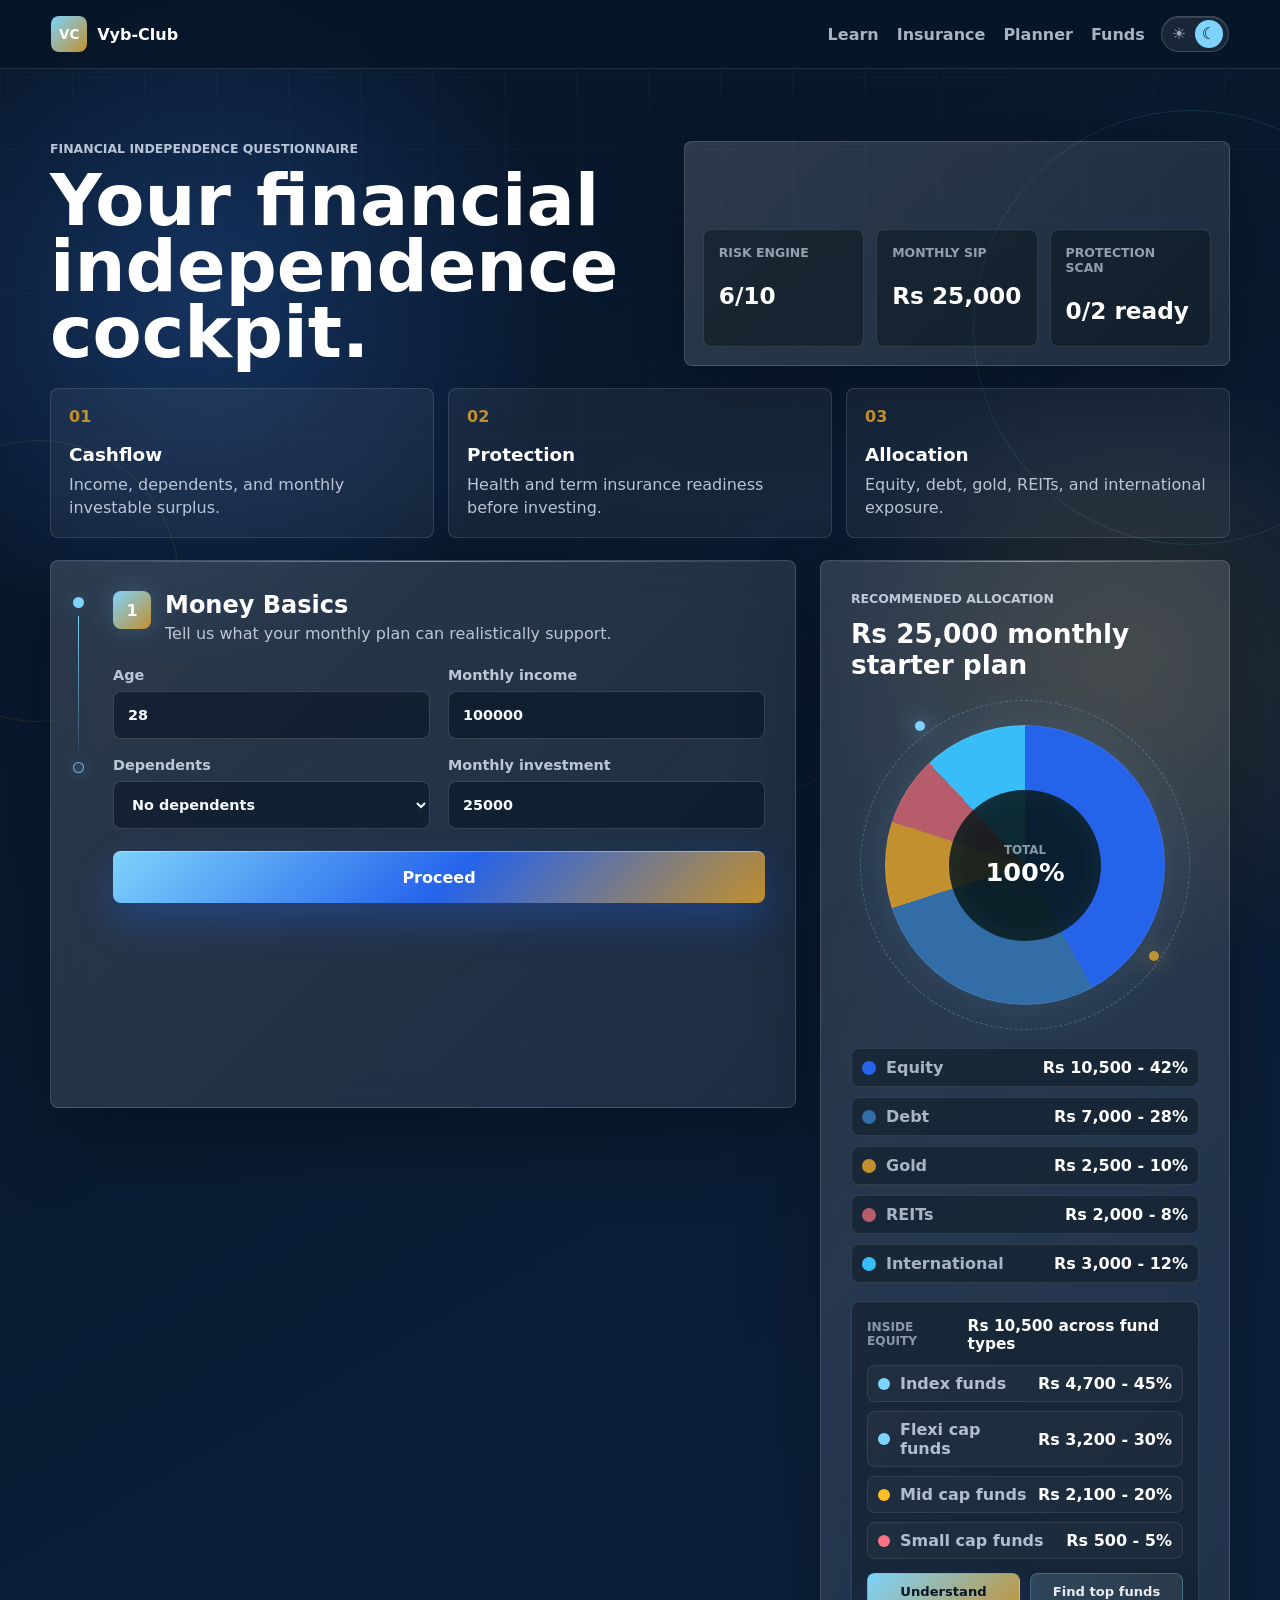
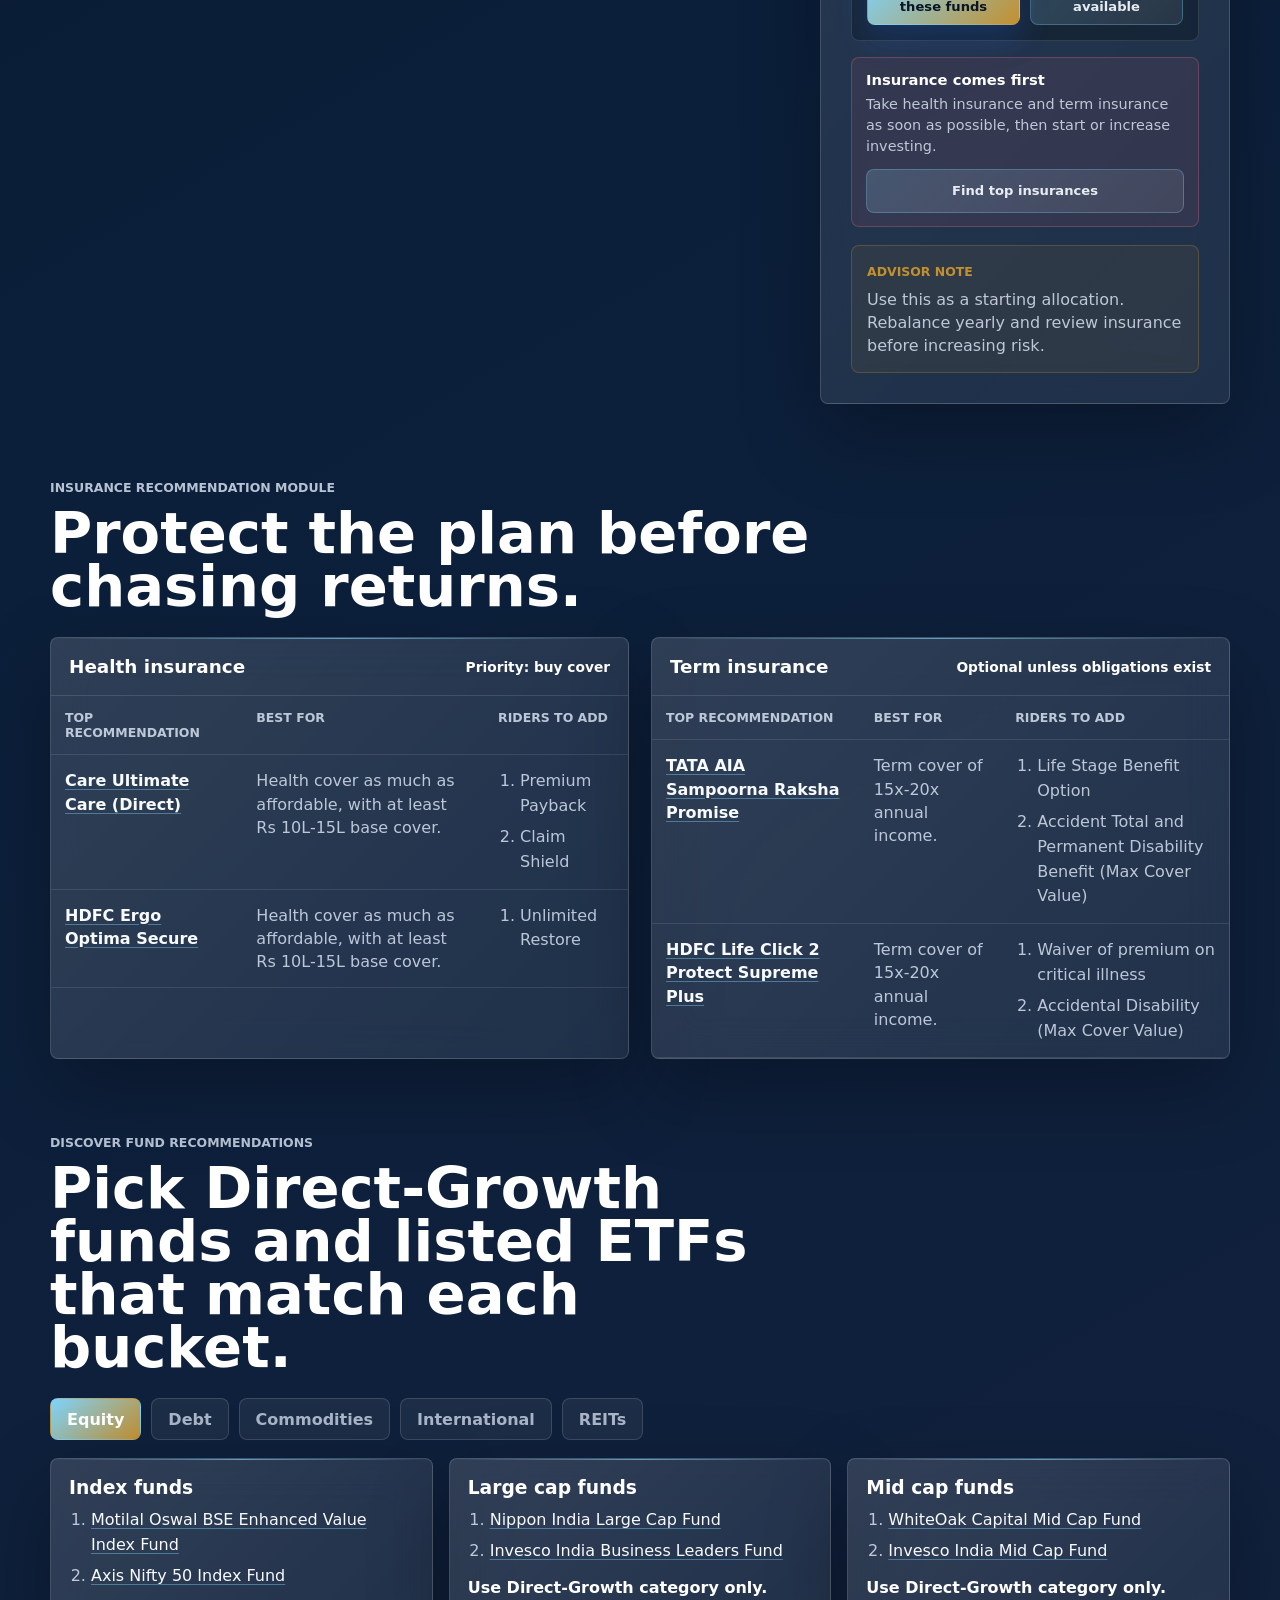
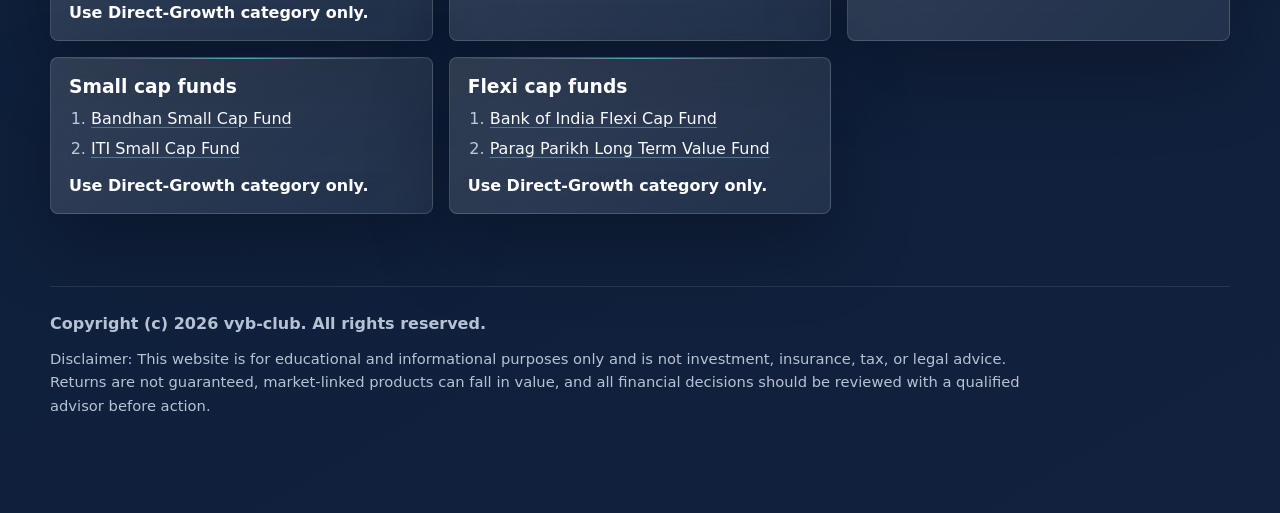
==== commit 7f645a70: "Add planner allocation action buttons" ====
--- a/app.html
+++ b/app.html
@@ -193,6 +193,10 @@
             <strong id="equitySubHeadline">Suggested sub-allocation</strong>
           </div>
           <div class="sub-legend" id="equitySubLegend"></div>
+          <div class="allocation-actions" aria-label="Equity allocation actions">
+            <a class="planner-link primary" href="./learn.html">Understand these funds</a>
+            <a class="planner-link" href="./app.html#funds">Find top funds available</a>
+          </div>
         </div>
         <div class="plan-alerts" id="planAlerts"></div>
         <div class="plan-note">
--- a/css/layout.css
+++ b/css/layout.css
@@ -891,6 +891,50 @@
   gap: 9px;
 }
 
+.allocation-actions {
+  display: grid;
+  grid-template-columns: repeat(2, minmax(0, 1fr));
+  gap: 10px;
+  padding-top: 2px;
+}
+
+.planner-link {
+  display: inline-flex;
+  align-items: center;
+  justify-content: center;
+  min-height: 44px;
+  padding: 10px 12px;
+  border: 1px solid rgba(125, 211, 252, 0.28);
+  border-radius: 8px;
+  color: rgba(247, 251, 255, 0.92);
+  background:
+    linear-gradient(135deg, rgba(125, 211, 252, 0.14), rgba(255, 255, 255, 0.035)),
+    rgba(255, 255, 255, 0.05);
+  font-size: 0.82rem;
+  font-weight: 900;
+  text-align: center;
+  transition: transform 0.2s ease, border-color 0.2s ease, background 0.2s ease;
+}
+
+.planner-link.primary {
+  color: var(--night);
+  border-color: transparent;
+  background: linear-gradient(135deg, var(--mint), var(--gold));
+  box-shadow: 0 14px 30px rgba(37, 99, 235, 0.22);
+}
+
+.planner-link:hover {
+  transform: translateY(-1px);
+  border-color: rgba(125, 211, 252, 0.48);
+  background:
+    linear-gradient(135deg, rgba(125, 211, 252, 0.22), rgba(195, 144, 47, 0.1)),
+    rgba(255, 255, 255, 0.07);
+}
+
+.planner-link.primary:hover {
+  background: linear-gradient(135deg, #9be2ff, #d7aa4c);
+}
+
 .sub-row {
   display: grid;
   grid-template-columns: 12px minmax(0, 1fr) auto;
@@ -934,6 +978,11 @@
   color: rgba(231, 241, 255, 0.66);
   font-size: 0.9rem;
   line-height: 1.45;
+}
+
+.plan-alert .alert-link {
+  margin-top: 12px;
+  width: 100%;
 }
 
 .plan-alert.urgent {
@@ -1236,6 +1285,7 @@
 .app-page[data-theme="light"] .plan-alert,
 .app-page[data-theme="light"] .switch-card,
 .app-page[data-theme="light"] .tab,
+.app-page[data-theme="light"] .planner-link,
 .app-page[data-theme="light"] .secondary-action {
   border-color: rgba(31, 41, 51, 0.1);
   background: rgba(255, 255, 255, 0.62);
@@ -1268,6 +1318,11 @@
   color: #1f2933;
 }
 
+.app-page[data-theme="light"] .planner-link.primary {
+  color: #fff;
+  background: linear-gradient(135deg, #2563eb, #38bdf8);
+}
+
 .app-page[data-theme="light"] input,
 .app-page[data-theme="light"] select {
   color: #1f2933;
@@ -1404,6 +1459,10 @@
     grid-template-columns: 1fr;
   }
 
+  .allocation-actions {
+    grid-template-columns: 1fr;
+  }
+
   .chart-stage {
     min-height: 280px;
   }
